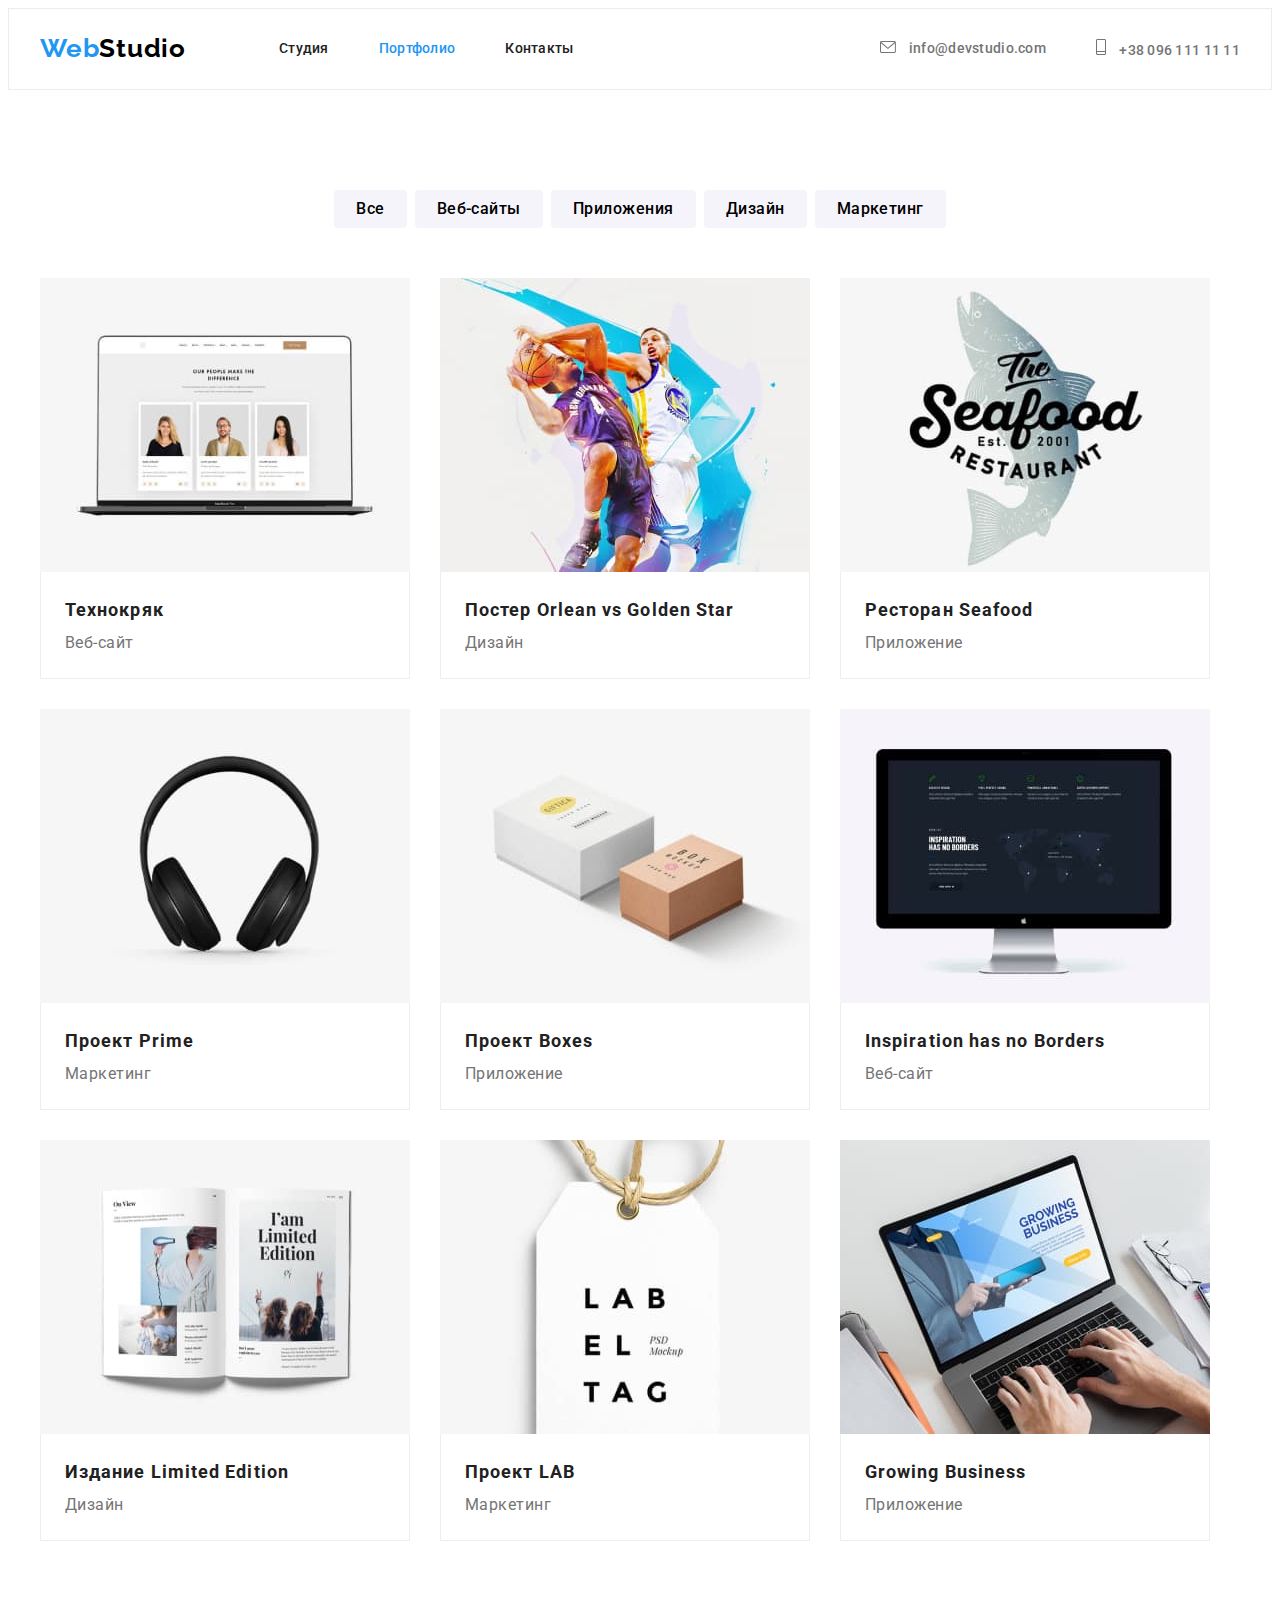
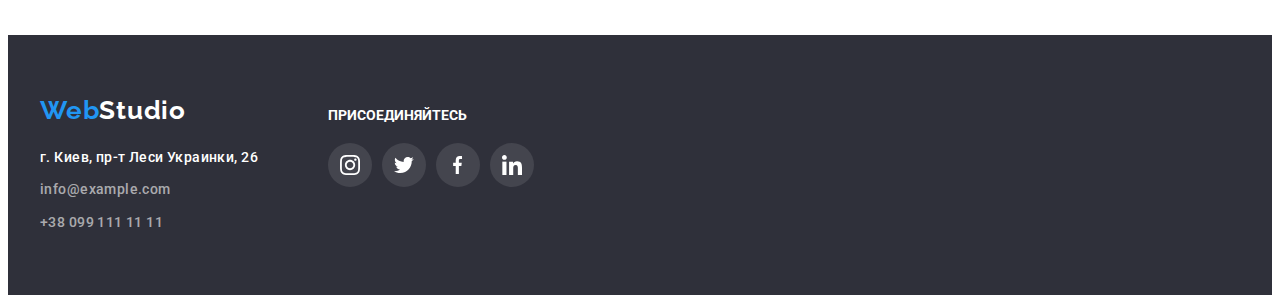
==== portfolio.html @ 457224fc "commit" ====
<!DOCTYPE html>
<html lang="ru">

<head>
    <meta charset="UTF-8">
    <meta http-equiv="X-UA-Compatible" content="IE=edge">
    <meta name="viewport" content="width=device-width, initial-scale=1.0">
    <title>Document</title>
    <link href="./css/style.css" rel="stylesheet" type="text/css">
    <link rel="preconnect" href="https://fonts.gstatic.com">
    <link href="https://fonts.googleapis.com/css2?family=Raleway:wght@700&family=Roboto:wght@400;500;700;900&display=swap"
        rel="stylesheet">
    <link rel="stylesheet" href="https://cdnjs.cloudflare.com/ajax/libs/modern-normalize/1.0.0/modern-normalize.min.css"
            integrity="sha512-ISS7cAi1PEhQ8jnbJpJZMd29NlhNj4AWYyLOSp2CE/CsHxTCu+r+t0D2yoJudVrd0/8fTVPUVDzY5Tvli75u/g=="
            crossorigin="anonymous" />
    <link href="./css/style.css" rel="stylesheet" type="text/css">
</head>

    <body>
      <header class="header border-header">
            <div class="container header-container">

                <nav class="navigation">
                    <a href="index.html" lang="en" class="link logo">Web<span class="logo-black">Studio</span></a>
                    <ul class="list list-menu">
                        <li  class="menu-item"><a class="navigation-link link" href="./index.html">Студия</a></li>
                        <li  class="menu-item"><a class="navigation-link link current" href="./portfolio.html">Портфолио</a></li>
                        <li  class="menu-item"><a class="navigation-link link" href="">Контакты</a></li>
                    </ul>
                </nav>
                <ul class="list-contact">
                    <li  class="menu-item">
                        <a class="link" href="mailto:info@devstudio.com">
                            <svg class="list-contact-icon mail">
                                <use href="./images/sprite.svg#icon-mail"></use>
                            </svg>
                            info@devstudio.com
                        </a>
                    </li>
                    <li  class="menu-item">
                        <a class="link" href="tel:+380961111111">
                            <svg class="list-contact-icon tel">
                                <use href="./images/sprite.svg#icon-tel"></use>
                            </svg>
                            +38 096 111 11 11</a>
                    </li>
                </ul>
            </div>
       </header>
        <main>

            <section class="main-section">
                <div class="container main-section-container">
                    <h1 style="display: none;" class="header-main-section" >Портфолио</h1>

                    <!-- buttons -->
                    <ul class="list list-buttons">
                        <li class="list-item"><button class="but-portfolio" type="button"> Все </button></li>
                        <li class="list-item"><button class="but-portfolio" type="button"> Веб-сайты </button></li>
                        <li class="list-item"><button class="but-portfolio" type="button"> Приложения </button></li>
                        <li class="list-item"><button class="but-portfolio" type="button"> Дизайн </button></li>
                        <li class="list-item"><button class="but-portfolio" type="button"> Маркетинг</button></li>
                        
                    </ul>
                    
                    <!-- portfolio -->
                    <ul class="list list-potrtfolio">
                        <li class="list-item list-potrtfolio-item">
                            <img src="./images/imgproject-1.jpg" alt="Відкритий веб-сайт" width="370" height="294">
                            <div class="list-potrtfolio-item-text">
                                <h3 class="header-item">Технокряк</h3>
                                <p class="text">Веб-сайт</p>
                            </div>
                        </li>
                        <li class="list-item list-potrtfolio-item">
                            <img src="./images/imgproject-2.jpg" alt="Постер з баскетболістами" width="370" height="294">
                            <div class="list-potrtfolio-item-text">
                                <h3 class="header-item">Постер <span lang="en">Orlean vs Golden Star</span></h3>
                                <p class="text">Дизайн</p>
                            </div>
                        </li>
                        <li class="list-item list-potrtfolio-item">
                            <img src="./images/imgproject-3.jpg" alt="Логотип ресторану" width="370" height="294">
                            <div class="list-potrtfolio-item-text">
                                <h3 class="header-item">Ресторан <span lang="en">Seafood</span></h3>
                                <p class="text">Приложение</p>
                            </div>
                        </li>
                        <li class="list-item list-potrtfolio-item">
                            <img src="./images/imgproject-4.jpg" alt="Навушники" width="370" height="294">
                            <div class="list-potrtfolio-item-text">
                                <h3 class="header-item">Проект <span lang="en">Prime</span></h3>
                                <p class="text">Маркетинг</p>
                            </div>
                        </li>
                        <li class="list-item list-potrtfolio-item">
                            <img src="./images/imgproject-5.jpg" alt="Паперові коробки" width="370" height="294">
                            <div class="list-potrtfolio-item-text">
                                <h3 class="header-item">Проект <span lang="en">Boxes</span></h3>
                                <p class="text">Приложение</p>
                            </div>
                        </li>
                        <li class="list-item list-potrtfolio-item">
                            <img src="./images/imgproject-6.jpg" alt="Монітор" width="370" height="294">
                            <div class="list-potrtfolio-item-text">
                                <h3 class="header-item" lang="en">Inspiration has no Borders</h3>
                                <p class="text">Веб-сайт</p>
                            </div>
                        </li>
                        <li class="list-item list-potrtfolio-item">
                            <img src="./images/imgproject-7.jpg" alt="Журнал" width="370" height="294">
                            <div class="list-potrtfolio-item-text">
                                <h3 class="header-item">Издание <span lang="en">Limited Edition</span> </h3>
                                <p class="text">Дизайн</p>
                            </div>
                        </li>
                        <li class="list-item list-potrtfolio-item">
                            <img src="./images/imgproject-8.jpg" alt="Логотип" width="370" height="294">
                            <div class="list-potrtfolio-item-text">
                                <h3 class="header-item">Проект <span lang="en">LAB</span></h3>
                                <p class="text">Маркетинг</p>
                            </div>
                        </li>
                        <li class="list-item list-potrtfolio-item">
                            <img src="./images/imgproject-9.jpg" alt="Розробка додатку" width="370" height="294">
                            <div class="list-potrtfolio-item-text">
                                <h3 class="header-item" lang="en">Growing Business</h3>
                                <p class="text">Приложение</p>
                            </div>
                        </li>
                    </ul>
                </div>
            </section>
        </main>


    <footer class="webstudio-footer">
        <div class="container webstudio-footer-container ">
            <div class="column">
                <div class="column1">
                <a href="index.html" lang="en" class="logo link">Web<span class="logo-white">Studio</span></a>
                <address class="address-footer">
                    <ul class="list list-contact-footer">
                        <li class="contact-footer-item"><a class="link address" href="https://goo.gl/maps/nZ239Puz3LvybMncA" target="_blank" rel="noopener noreferrer">г. Киев, пр-т Леси Украинки, 26</a></li>
                        <li class="contact-footer-item"><a class="link" href="mailto:info@example.com">info@example.com</a></li>
                        <li class="contact-footer-item"><a class="link" href="tel:+380991111111">+38 099 111 11 11</a></li>
                    </ul>
                </address>
                </div>   
                <div class="column2">
                <h1 class="footer-header">присоединяйтесь </h1>
                <ul class="social-list-footer list">
                    <li class="social-list-footer-item-icon">
                        <a class="social-list-footer-link">
                            <svg class="social-icon-footer" width=20px height=20px>
                                <use href="./images/sprite.svg#icon-instagram"></use>
                            </svg>
                        </a>
                    </li class="footer-list-column2">
                    <li class="social-list-footer-item-icon">
                        <a class="social-list-footer-link">
                            <svg class="social-icon-footer" width=20px height=16,25px>
                                <use href="./images/sprite.svg#icon-twiter"></use>
                            </svg>
                        </a>
                    </li>
                    <li class="social-list-footer-item-icon">
                    <a class="social-list-footer-link"> 
                        <svg class="social-icon-footer" width=10px height=20px>
                                <use href="./images/sprite.svg#icon-fb"></use>
                            </svg>
                        </a>
                    </li>
                    <li class="social-list-footer-item-icon">
                        <a class="social-list-footer-link">
                            <svg class="social-icon-footer" width=20px height=20px>
                                <use href="./images/sprite.svg#icon-linkedin"></use>
                            </svg>
                        </a>
                    </li>
                </ul>
                </div>
            </div>
        </div>
    </footer>
    </body>
        
</html>
---- css/style.css ----
body {
  font-family: 'Roboto', 'Raleway', sans-serif;
  color: #212121;
  font-size: 14px;
}

:root {
  --accent-color: #2196f3;
  --text-grey-color: #757575;
  --text-white-color: #ffffff;
  --bgraund-grey-color: #2f303a;
  --clients-logo:#afb1b8;
}

.header {
  background: white;
  margin-left: 0px;
  margin-top: 0px;
}

.border-header {
  border: 1px solid #ececec;
}
/* components */

h1,
h2,
h3,
h4,
h5,
h6,
p {
  margin-top: 0;
  margin-bottom: 0;
}

ul {
  margin-top: 0;
  margin-bottom: 0;
  padding-left: 0;
}

img {
  display: block;
}

.link {
  text-decoration: none;
}

.list {
  list-style: none;
}

.list-menu,
.list-contact,
.list-contact-footer {
  list-style: none;
  font-weight: 500;
  line-height: 1.14;
  letter-spacing: 0.02em;
}

.header-services,
.header-our-team,
.header-our-clients {
  font-size: 36px;
  line-height: 1.17;
  text-align: center;
  letter-spacing: 0.03em;
}

.list-our-team .header-item {
  font-size: 16px;
  line-height: 1.19;
  text-align: center;
  letter-spacing: 0.03em;
  text-transform: uppercase;
}

.list-our-team .text {
  color: var(--text-grey-color);
  font-size: 16px;
  line-height: 1.19;
  text-align: center;
  letter-spacing: 0.03em;
}

.list-specifics .header-item {
  line-height: 1.14;
  letter-spacing: 0.03em;
  text-transform: uppercase;
}

.list-specifics .text {
  line-height: 1.71;
  letter-spacing: 0.03em;
  color: var(--text-grey-color);
}

.address-footer {
  font-style: normal;
}

.list-contact .link {
  color: var(--text-grey-color);
}

.list-menu .link {
  color: #212121;
}

.list-menu .current {
  color: var(--accent-color);
}
.logo {
  font-family: Raleway;
  font-weight: bold;
  font-size: 26px;
  line-height: 1.19;
  letter-spacing: 0.03em;
  color: var(--accent-color);
  text-decoration: none;
}

.logo-white {
  color: white;
}

.logo-black {
  color: black;
}
.but-studio {
  font-family: inherit;
  font-style: normal;
  border: none;
  background: var(--accent-color);
  box-shadow: 0px 4px 4px rgba(0, 0, 0, 0.15);
  border-radius: 4px;
  cursor: pointer;
  color: var(--text-white-color);
  font-weight: bold;
  font-size: 16px;
  line-height: 1.87;
  text-align: center;
  letter-spacing: 0.06em;
}

/*order_service*/

.order-service {
  background: var(--bgraund-grey-color);
  background-image: linear-gradient(rgba(47, 48, 58, 0.4), rgba(47, 48, 58, 0.4)), url("../images/bg.jpg ");
  background-size: cover;
}

.order-service-header {
  font-weight: 900;
  font-size: 44px;
  line-height: 1.36;
  letter-spacing: 0.06em;
  text-transform: uppercase;
  color: var(--text-white-color);
}

/* footer */

.webstudio-footer {
  background: var(--bgraund-grey-color);
}

.list-contact-footer .link {
  line-height: 1.71;
  letter-spacing: 0.03em;
  color: rgba(255, 255, 255, 0.6);
}

.list-contact-footer .address {
  color: var(--text-white-color);
}

.link:hover,
.link:focus {
  color: var(--accent-color);
}

/* buttons */

.but-portfolio {
  font-family: inherit;
  font-style: normal;
  background: #f5f4fa;
  border-radius: 4px;
  border: none;
  cursor: pointer;
  font-weight: 500;
  font-size: 16px;
  line-height: 1.62;
  text-align: center;
  letter-spacing: 0.03em;
}

.but-portfolio:hover,
.but-portfolio:focus {
  background: var(--accent-color);
  box-shadow: 0px 3px 1px rgba(0, 0, 0, 0.1), 0px 1px 2px rgba(0, 0, 0, 0.08),
    0px 2px 2px rgba(0, 0, 0, 0.12);
  border-radius: 4px;
  border: none;
  color: var(--text-white-color);
}

/* portfolio */

.list-potrtfolio .header-item {
  font-size: 18px;
  line-height: 2;
  letter-spacing: 0.06em;
}

.list-potrtfolio .text {
  font-size: 16px;
  line-height: 1.87;
  letter-spacing: 0.03em;
  color: var(--text-grey-color);
}

.container {
  width: 1200px;
  padding-left: 15px;
  padding-right: 15px;
  margin: 0 auto;
}

.header-container,
.navigation,
.list-menu,
.list-contact {
  display: flex;
  align-items: center;
}

.header .list-contact {
  margin-left: auto;
}

.header-container .logo {
  padding-top: 24px;
  margin-right: 93px;
  padding-bottom: 25px;
}
.navigation-link,
.list-contact .link{
  padding-top: 32px;
  padding-bottom: 32px;
}

.menu-item:not(:last-child) {
  margin-right: 50px;
}

.order-service {
  padding-top: 200px;
  padding-bottom: 200px;
  padding-left: 0px;
  padding-right: 0px;
}

.order-service-header {
  margin: 0 auto;
  max-width: 696px;
  margin-bottom: 30px;
}

.but-studio {
  padding: 10px 32px 10px 32px;
}

.order-service-container {
  text-align: center;
}

.specifics,
.clients-container{
  padding-top: 94px;
  padding-bottom: 94px;
}

.list-specifics {
  display: flex;
  flex-wrap: wrap;
  margin-left: -30px;
  margin-top: -30px;
}

.specifics-item {
  margin-left: 30px;
  margin-top: 30px;
  max-width: 270px;
}

.services-container {
  padding-bottom: 94px;
}

.header-services {
  margin-bottom: 50px;
}

.list-services {
  display: flex;
  flex-wrap: wrap;
  margin-left: -30px;
  margin-top: -30px;
}

.services-item {
  margin-left: 30px;
  margin-top: 30px;
}

.our-team {
  background: #f5f4fa;
  padding-top: 94px;
  padding-bottom: 94px;
}
.our-team-text {
  padding-top: 30px;
  padding-bottom: 30px;
  background: var(--text-white-color);
padding-left: 32px;
padding-right: 32px;
}
.our-team-item{
  box-shadow: 0px 1px 3px rgba(0, 0, 0, 0.12), 0px 1px 1px rgba(0, 0, 0, 0.14),
    0px 2px 1px rgba(0, 0, 0, 0.2);
  border-radius: 0px 0px 4px 4px;
}
.header-our-team {
  margin-bottom: 50px;
}

.list-our-team {
  display: flex;
  flex-wrap: wrap;
  margin-left: -30px;
  margin-top: -30px;
}

.our-team-item {
  margin-left: 30px;
  margin-top: 30px;
}

.our-team-item .header-item {
  margin-bottom: 10px;
}

.webstudio-footer{
  padding-top: 60px;
  padding-bottom: 60px;
}

.webstudio-footer-container .logo {
  display: block;
  margin-bottom: 20px;
}
.contact-footer-item:not(:last-child) {
  margin-bottom: 9px;
}

.main-section-container {
  display: flex;
}

.main-section {
  padding-top: 100px;
  padding-bottom: 94px;
}

.main-section-container {
  display: flex;
  flex-direction: column;
}

.list-buttons {
  display: flex;
  margin: 0;
  justify-content: center;
  margin-bottom: 50px;
}

.but-portfolio {
  padding-top: 6px;
  padding-bottom: 6px;
  padding-left: 22px;
  padding-right: 22px;
}

.but-portfolio:hover,
.but-portfolio:focus {
box-shadow: 0px 3px 1px rgba(0, 0, 0, 0.1), 0px 1px 2px rgba(0, 0, 0, 0.08), 0px 2px 2px rgba(0, 0, 0, 0.12);
}

.list-buttons .list-item:not(:last-child) {
  margin-right: 8px;
}

.list-potrtfolio {
  display: flex;
  flex-wrap: wrap;
  margin-left: -30px;
  margin-top: -30px;
}

.list-potrtfolio-item {
  margin-left: 30px;
  margin-top: 30px;
}

.list-potrtfolio-item-text {
  background-color: var(--text-white-color);
  padding: 20px 24px;
   
  border: 1px;
  border-style: none solid solid solid;
  border-color: #eeeeee;
}

.list-potrtfolio-item:hover{
box-shadow: 0px 1px 1px rgba(0, 0, 0, 0.12), 0px 4px 4px rgba(0, 0, 0, 0.06), 1px 4px 6px rgba(0, 0, 0, 0.16);
}

.list-contact .mail{
width: 16px;
height: 12px
}
.list-contact .tel{
  width: 10px;
  height: 16px
  }

  .list-contact-icon{
  fill: var(--text-grey-color);
  margin-right: 10px;}

.list-contact .menu-item:hover .list-contact-icon,
.list-contact .menu-item:focus .list-contact-icon
{
  fill: var(--accent-color);
}

.list-specifics-icons{
  display: flex;
flex-wrap: wrap;
margin-left: -30px;
margin-top: -30px;
margin-bottom: 30px;
}

.specifics-item-icon {
display: flex;
justify-content: center;
align-items: center;
margin-left: 30px;
margin-top: 30px;
width: 270px;
height: 120px;
background-color: #F5F4FA;
border-radius: 4px;
}

.social-list{
  display: flex;
  justify-content: space-between;
  margin-top: 16px;
}
.social-list-footer{
  display: flex;
  margin-top: 20px;
}
.social-list-footer .social-list-footer-item-icon:not(:last-child) {
  margin-right: 10px;
}
.social-icon{
  fill: #AFB1B8;
}
.social-list-link,
.social-list-footer-link{
  display: flex;
  justify-content: center;
  align-items: center;
  width: 44px;
  height: 44px;
  border-radius: 50%;
}
.social-list-link {  background-color: #FFFFFF;}

.social-list-link:hover,
.social-list-link:focus{
  background-color: var(--accent-color);
}

.social-list-link:hover .social-icon,
.social-list-link:focus .social-icon{
  fill: var(--text-white-color);
}

.social-list-footer-link{
  background-color:rgba(255, 255, 255, 0.1);;
}

.social-icon-footer{
  fill: var(--text-white-color);
}

.social-list-footer-link:hover,
.social-list-footer-link:focus{
  background-color: var(--accent-color);
}
.column{display: flex;}
.column1{
  max-width: 231px;
  margin-right: 70px;}

.column2{
  margin-top: 12px;
}

.footer-header {
  font-weight: 700;
  font-size: 14px;
  line-height: 1.17;
  text-transform: uppercase;
  color: var(--text-white-color);
}

.clients-list{
  display: flex;
  justify-content: space-between;
  margin-top: 50px; 
}

.clients-list-link{
  display: flex;
  align-items: center;
  justify-content: center;
  width: 170px;
  height: 92px;
  border: 1px solid var(--clients-logo);
  border-radius: 4px;
  fill: var(--clients-logo);}
  
.clients-list-link:hover,
.clients-list-link:focus{
  fill: var(--accent-color);
  border-color: var(--accent-color);
  cursor: pointer;
}
---- css/style.css ----
body {
  font-family: 'Roboto', 'Raleway', sans-serif;
  color: #212121;
  font-size: 14px;
}

:root {
  --accent-color: #2196f3;
  --text-grey-color: #757575;
  --text-white-color: #ffffff;
  --bgraund-grey-color: #2f303a;
  --clients-logo:#afb1b8;
}

.header {
  background: white;
  margin-left: 0px;
  margin-top: 0px;
}

.border-header {
  border: 1px solid #ececec;
}
/* components */

h1,
h2,
h3,
h4,
h5,
h6,
p {
  margin-top: 0;
  margin-bottom: 0;
}

ul {
  margin-top: 0;
  margin-bottom: 0;
  padding-left: 0;
}

img {
  display: block;
}

.link {
  text-decoration: none;
}

.list {
  list-style: none;
}

.list-menu,
.list-contact,
.list-contact-footer {
  list-style: none;
  font-weight: 500;
  line-height: 1.14;
  letter-spacing: 0.02em;
}

.header-services,
.header-our-team,
.header-our-clients {
  font-size: 36px;
  line-height: 1.17;
  text-align: center;
  letter-spacing: 0.03em;
}

.list-our-team .header-item {
  font-size: 16px;
  line-height: 1.19;
  text-align: center;
  letter-spacing: 0.03em;
  text-transform: uppercase;
}

.list-our-team .text {
  color: var(--text-grey-color);
  font-size: 16px;
  line-height: 1.19;
  text-align: center;
  letter-spacing: 0.03em;
}

.list-specifics .header-item {
  line-height: 1.14;
  letter-spacing: 0.03em;
  text-transform: uppercase;
}

.list-specifics .text {
  line-height: 1.71;
  letter-spacing: 0.03em;
  color: var(--text-grey-color);
}

.address-footer {
  font-style: normal;
}

.list-contact .link {
  color: var(--text-grey-color);
}

.list-menu .link {
  color: #212121;
}

.list-menu .current {
  color: var(--accent-color);
}
.logo {
  font-family: Raleway;
  font-weight: bold;
  font-size: 26px;
  line-height: 1.19;
  letter-spacing: 0.03em;
  color: var(--accent-color);
  text-decoration: none;
}

.logo-white {
  color: white;
}

.logo-black {
  color: black;
}
.but-studio {
  font-family: inherit;
  font-style: normal;
  border: none;
  background: var(--accent-color);
  box-shadow: 0px 4px 4px rgba(0, 0, 0, 0.15);
  border-radius: 4px;
  cursor: pointer;
  color: var(--text-white-color);
  font-weight: bold;
  font-size: 16px;
  line-height: 1.87;
  text-align: center;
  letter-spacing: 0.06em;
}

/*order_service*/

.order-service {
  background: var(--bgraund-grey-color);
  background-image: linear-gradient(rgba(47, 48, 58, 0.4), rgba(47, 48, 58, 0.4)), url("../images/bg.jpg ");
  background-size: cover;
}

.order-service-header {
  font-weight: 900;
  font-size: 44px;
  line-height: 1.36;
  letter-spacing: 0.06em;
  text-transform: uppercase;
  color: var(--text-white-color);
}

/* footer */

.webstudio-footer {
  background: var(--bgraund-grey-color);
}

.list-contact-footer .link {
  line-height: 1.71;
  letter-spacing: 0.03em;
  color: rgba(255, 255, 255, 0.6);
}

.list-contact-footer .address {
  color: var(--text-white-color);
}

.link:hover,
.link:focus {
  color: var(--accent-color);
}

/* buttons */

.but-portfolio {
  font-family: inherit;
  font-style: normal;
  background: #f5f4fa;
  border-radius: 4px;
  border: none;
  cursor: pointer;
  font-weight: 500;
  font-size: 16px;
  line-height: 1.62;
  text-align: center;
  letter-spacing: 0.03em;
}

.but-portfolio:hover,
.but-portfolio:focus {
  background: var(--accent-color);
  box-shadow: 0px 3px 1px rgba(0, 0, 0, 0.1), 0px 1px 2px rgba(0, 0, 0, 0.08),
    0px 2px 2px rgba(0, 0, 0, 0.12);
  border-radius: 4px;
  border: none;
  color: var(--text-white-color);
}

/* portfolio */

.list-potrtfolio .header-item {
  font-size: 18px;
  line-height: 2;
  letter-spacing: 0.06em;
}

.list-potrtfolio .text {
  font-size: 16px;
  line-height: 1.87;
  letter-spacing: 0.03em;
  color: var(--text-grey-color);
}

.container {
  width: 1200px;
  padding-left: 15px;
  padding-right: 15px;
  margin: 0 auto;
}

.header-container,
.navigation,
.list-menu,
.list-contact {
  display: flex;
  align-items: center;
}

.header .list-contact {
  margin-left: auto;
}

.header-container .logo {
  padding-top: 24px;
  margin-right: 93px;
  padding-bottom: 25px;
}
.navigation-link,
.list-contact .link{
  padding-top: 32px;
  padding-bottom: 32px;
}

.menu-item:not(:last-child) {
  margin-right: 50px;
}

.order-service {
  padding-top: 200px;
  padding-bottom: 200px;
  padding-left: 0px;
  padding-right: 0px;
}

.order-service-header {
  margin: 0 auto;
  max-width: 696px;
  margin-bottom: 30px;
}

.but-studio {
  padding: 10px 32px 10px 32px;
}

.order-service-container {
  text-align: center;
}

.specifics,
.clients-container{
  padding-top: 94px;
  padding-bottom: 94px;
}

.list-specifics {
  display: flex;
  flex-wrap: wrap;
  margin-left: -30px;
  margin-top: -30px;
}

.specifics-item {
  margin-left: 30px;
  margin-top: 30px;
  max-width: 270px;
}

.services-container {
  padding-bottom: 94px;
}

.header-services {
  margin-bottom: 50px;
}

.list-services {
  display: flex;
  flex-wrap: wrap;
  margin-left: -30px;
  margin-top: -30px;
}

.services-item {
  margin-left: 30px;
  margin-top: 30px;
}

.our-team {
  background: #f5f4fa;
  padding-top: 94px;
  padding-bottom: 94px;
}
.our-team-text {
  padding-top: 30px;
  padding-bottom: 30px;
  background: var(--text-white-color);
padding-left: 32px;
padding-right: 32px;
}
.our-team-item{
  box-shadow: 0px 1px 3px rgba(0, 0, 0, 0.12), 0px 1px 1px rgba(0, 0, 0, 0.14),
    0px 2px 1px rgba(0, 0, 0, 0.2);
  border-radius: 0px 0px 4px 4px;
}
.header-our-team {
  margin-bottom: 50px;
}

.list-our-team {
  display: flex;
  flex-wrap: wrap;
  margin-left: -30px;
  margin-top: -30px;
}

.our-team-item {
  margin-left: 30px;
  margin-top: 30px;
}

.our-team-item .header-item {
  margin-bottom: 10px;
}

.webstudio-footer{
  padding-top: 60px;
  padding-bottom: 60px;
}

.webstudio-footer-container .logo {
  display: block;
  margin-bottom: 20px;
}
.contact-footer-item:not(:last-child) {
  margin-bottom: 9px;
}

.main-section-container {
  display: flex;
}

.main-section {
  padding-top: 100px;
  padding-bottom: 94px;
}

.main-section-container {
  display: flex;
  flex-direction: column;
}

.list-buttons {
  display: flex;
  margin: 0;
  justify-content: center;
  margin-bottom: 50px;
}

.but-portfolio {
  padding-top: 6px;
  padding-bottom: 6px;
  padding-left: 22px;
  padding-right: 22px;
}

.but-portfolio:hover,
.but-portfolio:focus {
box-shadow: 0px 3px 1px rgba(0, 0, 0, 0.1), 0px 1px 2px rgba(0, 0, 0, 0.08), 0px 2px 2px rgba(0, 0, 0, 0.12);
}

.list-buttons .list-item:not(:last-child) {
  margin-right: 8px;
}

.list-potrtfolio {
  display: flex;
  flex-wrap: wrap;
  margin-left: -30px;
  margin-top: -30px;
}

.list-potrtfolio-item {
  margin-left: 30px;
  margin-top: 30px;
}

.list-potrtfolio-item-text {
  background-color: var(--text-white-color);
  padding: 20px 24px;
   
  border: 1px;
  border-style: none solid solid solid;
  border-color: #eeeeee;
}

.list-potrtfolio-item:hover{
box-shadow: 0px 1px 1px rgba(0, 0, 0, 0.12), 0px 4px 4px rgba(0, 0, 0, 0.06), 1px 4px 6px rgba(0, 0, 0, 0.16);
}

.list-contact .mail{
width: 16px;
height: 12px
}
.list-contact .tel{
  width: 10px;
  height: 16px
  }

  .list-contact-icon{
  fill: var(--text-grey-color);
  margin-right: 10px;}

.list-contact .menu-item:hover .list-contact-icon,
.list-contact .menu-item:focus .list-contact-icon
{
  fill: var(--accent-color);
}

.list-specifics-icons{
  display: flex;
flex-wrap: wrap;
margin-left: -30px;
margin-top: -30px;
margin-bottom: 30px;
}

.specifics-item-icon {
display: flex;
justify-content: center;
align-items: center;
margin-left: 30px;
margin-top: 30px;
width: 270px;
height: 120px;
background-color: #F5F4FA;
border-radius: 4px;
}

.social-list{
  display: flex;
  justify-content: space-between;
  margin-top: 16px;
}
.social-list-footer{
  display: flex;
  margin-top: 20px;
}
.social-list-footer .social-list-footer-item-icon:not(:last-child) {
  margin-right: 10px;
}
.social-icon{
  fill: #AFB1B8;
}
.social-list-link,
.social-list-footer-link{
  display: flex;
  justify-content: center;
  align-items: center;
  width: 44px;
  height: 44px;
  border-radius: 50%;
}
.social-list-link {  background-color: #FFFFFF;}

.social-list-link:hover,
.social-list-link:focus{
  background-color: var(--accent-color);
}

.social-list-link:hover .social-icon,
.social-list-link:focus .social-icon{
  fill: var(--text-white-color);
}

.social-list-footer-link{
  background-color:rgba(255, 255, 255, 0.1);;
}

.social-icon-footer{
  fill: var(--text-white-color);
}

.social-list-footer-link:hover,
.social-list-footer-link:focus{
  background-color: var(--accent-color);
}
.column{display: flex;}
.column1{
  max-width: 231px;
  margin-right: 70px;}

.column2{
  margin-top: 12px;
}

.footer-header {
  font-weight: 700;
  font-size: 14px;
  line-height: 1.17;
  text-transform: uppercase;
  color: var(--text-white-color);
}

.clients-list{
  display: flex;
  justify-content: space-between;
  margin-top: 50px; 
}

.clients-list-link{
  display: flex;
  align-items: center;
  justify-content: center;
  width: 170px;
  height: 92px;
  border: 1px solid var(--clients-logo);
  border-radius: 4px;
  fill: var(--clients-logo);}
  
.clients-list-link:hover,
.clients-list-link:focus{
  fill: var(--accent-color);
  border-color: var(--accent-color);
  cursor: pointer;
}
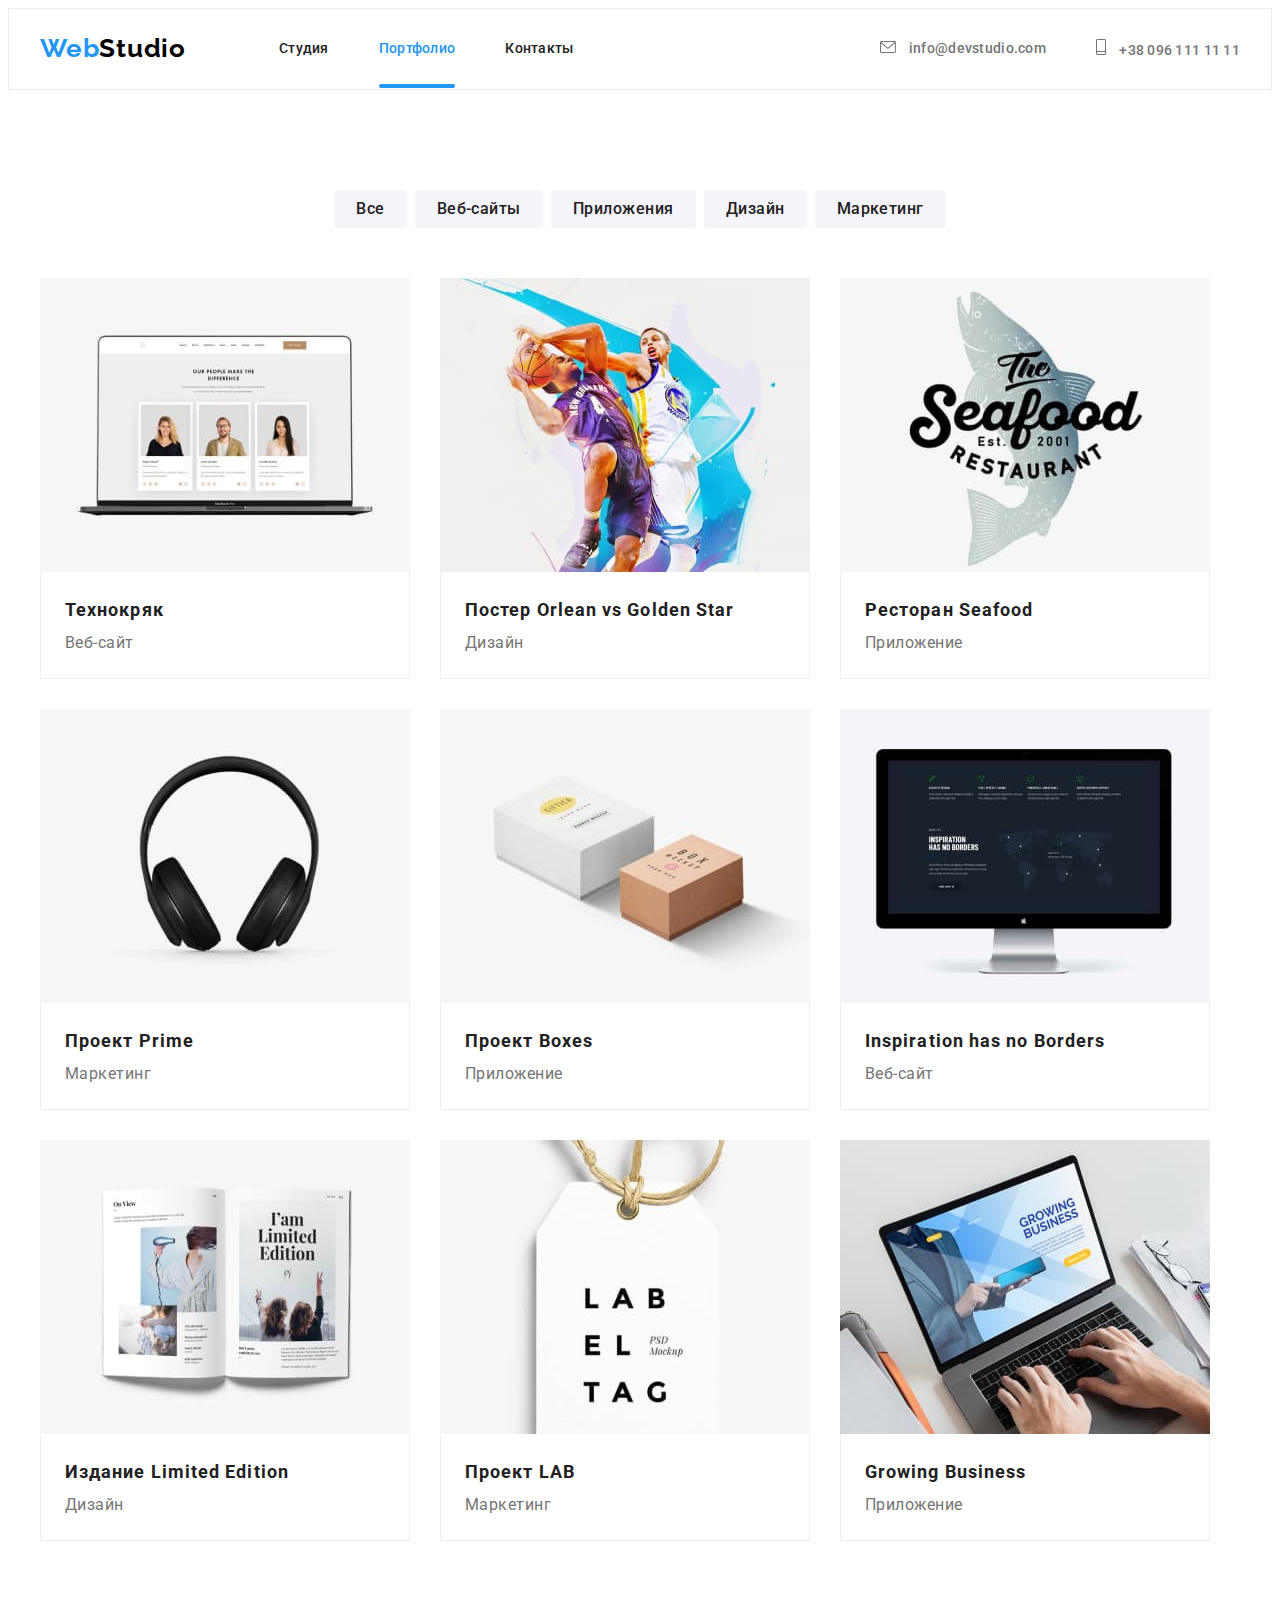
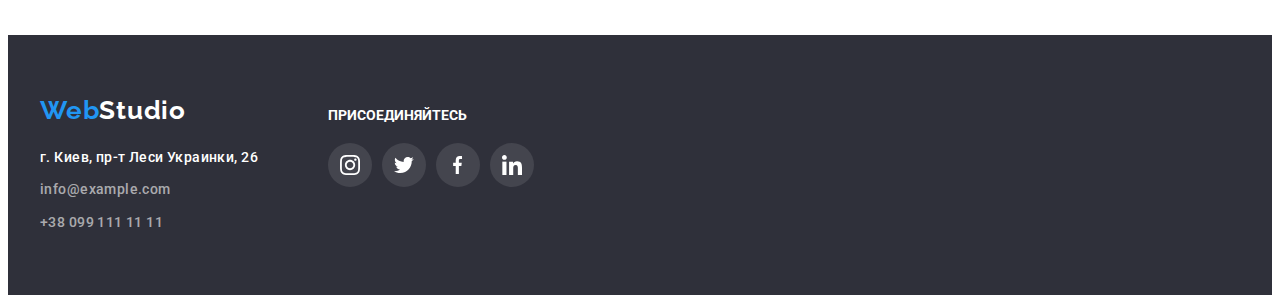
==== commit bc6d642d: "commit" ====
--- a/portfolio.html
+++ b/portfolio.html
@@ -14,6 +14,7 @@
             integrity="sha512-ISS7cAi1PEhQ8jnbJpJZMd29NlhNj4AWYyLOSp2CE/CsHxTCu+r+t0D2yoJudVrd0/8fTVPUVDzY5Tvli75u/g=="
             crossorigin="anonymous" />
     <link href="./css/style.css" rel="stylesheet" type="text/css">
+    <link rel="stylesheet" href="https://cdnjs.cloudflare.com/ajax/libs/animate.css/4.1.1/animate.min.css"/>
 </head>
 
     <body>
@@ -66,67 +67,114 @@
                     <!-- portfolio -->
                     <ul class="list list-potrtfolio">
                         <li class="list-item list-potrtfolio-item">
-                            <img src="./images/imgproject-1.jpg" alt="Відкритий веб-сайт" width="370" height="294">
-                            <div class="list-potrtfolio-item-text">
-                                <h3 class="header-item">Технокряк</h3>
-                                <p class="text">Веб-сайт</p>
-                            </div>
-                        </li>
-                        <li class="list-item list-potrtfolio-item">
+                            <a class="list-potrtfolio-link">
+                                <div class="list-potrtfolio-img">
+                                <img src="./images/imgproject-1.jpg" alt="Відкритий веб-сайт" width="370" height="294">
+                                <p class="overlay">Технокряк это современная площадка распространения коронавируса. 
+                                    Компании используют эту платформу для цифрового шпионажа
+                                    и атак на защищённые сервера конкурентов.</p>
+                                </div>
+                                <div class="list-potrtfolio-item-text">
+                                    <h3 class="header-item">Технокряк</h3>
+                                    <p class="text">Веб-сайт</p>
+                                </div>
+                            </a>
+                        </li>
+                        <li class="list-item list-potrtfolio-item">
+                            <a class="list-potrtfolio-link">
+                            <div class="list-potrtfolio-img">
                             <img src="./images/imgproject-2.jpg" alt="Постер з баскетболістами" width="370" height="294">
+                             <p class="overlay"></p>
+                            </div>
                             <div class="list-potrtfolio-item-text">
                                 <h3 class="header-item">Постер <span lang="en">Orlean vs Golden Star</span></h3>
                                 <p class="text">Дизайн</p>
                             </div>
-                        </li>
-                        <li class="list-item list-potrtfolio-item">
+                        </a>
+                        </li>
+                        <li class="list-item list-potrtfolio-item">
+                            <a class="list-potrtfolio-link">
+                            <div class="list-potrtfolio-img">
                             <img src="./images/imgproject-3.jpg" alt="Логотип ресторану" width="370" height="294">
+                            <p class="overlay"></p>
+                        </div>
                             <div class="list-potrtfolio-item-text">
                                 <h3 class="header-item">Ресторан <span lang="en">Seafood</span></h3>
                                 <p class="text">Приложение</p>
                             </div>
-                        </li>
-                        <li class="list-item list-potrtfolio-item">
+                        </a>
+                        </li>
+                        <li class="list-item list-potrtfolio-item">
+                            <a class="list-potrtfolio-link">
+                            <div class="list-potrtfolio-img">
                             <img src="./images/imgproject-4.jpg" alt="Навушники" width="370" height="294">
+                            <p class="overlay"></p>
+                        </div>
                             <div class="list-potrtfolio-item-text">
                                 <h3 class="header-item">Проект <span lang="en">Prime</span></h3>
                                 <p class="text">Маркетинг</p>
                             </div>
-                        </li>
-                        <li class="list-item list-potrtfolio-item">
+                        </a>
+                        </li>
+                        <li class="list-item list-potrtfolio-item">
+                            <a class="list-potrtfolio-link">
+                            <div class="list-potrtfolio-img">
                             <img src="./images/imgproject-5.jpg" alt="Паперові коробки" width="370" height="294">
+                            <p class="overlay"></p>
+                        </div>
                             <div class="list-potrtfolio-item-text">
                                 <h3 class="header-item">Проект <span lang="en">Boxes</span></h3>
                                 <p class="text">Приложение</p>
                             </div>
-                        </li>
-                        <li class="list-item list-potrtfolio-item">
+                        </a>
+                        </li>
+                        <li class="list-item list-potrtfolio-item">
+                            <a class="list-potrtfolio-link">
+                            <div class="list-potrtfolio-img">
                             <img src="./images/imgproject-6.jpg" alt="Монітор" width="370" height="294">
+                            <p class="overlay"></p>
+                        </div>
                             <div class="list-potrtfolio-item-text">
                                 <h3 class="header-item" lang="en">Inspiration has no Borders</h3>
                                 <p class="text">Веб-сайт</p>
                             </div>
-                        </li>
-                        <li class="list-item list-potrtfolio-item">
+                        </a>
+                        </li>
+                        <li class="list-item list-potrtfolio-item">
+                            <a class="list-potrtfolio-link">
+                            <div class="list-potrtfolio-img">
                             <img src="./images/imgproject-7.jpg" alt="Журнал" width="370" height="294">
+                            <p class="overlay"></p>
+                        </div>
                             <div class="list-potrtfolio-item-text">
                                 <h3 class="header-item">Издание <span lang="en">Limited Edition</span> </h3>
                                 <p class="text">Дизайн</p>
                             </div>
-                        </li>
-                        <li class="list-item list-potrtfolio-item">
+                        </a>
+                        </li>
+                        <li class="list-item list-potrtfolio-item">
+                            <a class="list-potrtfolio-link">
+                            <div class="list-potrtfolio-img">
                             <img src="./images/imgproject-8.jpg" alt="Логотип" width="370" height="294">
+                            <p class="overlay"></p>
+                        </div>
                             <div class="list-potrtfolio-item-text">
                                 <h3 class="header-item">Проект <span lang="en">LAB</span></h3>
                                 <p class="text">Маркетинг</p>
                             </div>
-                        </li>
-                        <li class="list-item list-potrtfolio-item">
+                        </a>
+                        </li>
+                        <li class="list-item list-potrtfolio-item">
+                            <a class="list-potrtfolio-link">
+                            <div class="list-potrtfolio-img">
                             <img src="./images/imgproject-9.jpg" alt="Розробка додатку" width="370" height="294">
+                            <p class="overlay"></p>
+                        </div>
                             <div class="list-potrtfolio-item-text">
                                 <h3 class="header-item" lang="en">Growing Business</h3>
                                 <p class="text">Приложение</p>
                             </div>
+                        </a>
                         </li>
                     </ul>
                 </div>
--- a/css/style.css
+++ b/css/style.css
@@ -189,7 +189,7 @@
 .but-portfolio {
   font-family: inherit;
   font-style: normal;
-  background: #f5f4fa;
+  background-color: #f5f4fa;
   border-radius: 4px;
   border: none;
   cursor: pointer;
@@ -198,11 +198,16 @@
   line-height: 1.62;
   text-align: center;
   letter-spacing: 0.03em;
+  color: #212121;
+
+  transition-property: color, background-color, box-shadow;
+  transition-duration: 250ms;
+  transition-timing-function: cubic-bezier(0.4, 0, 0.2, 1);
 }
 
 .but-portfolio:hover,
 .but-portfolio:focus {
-  background: var(--accent-color);
+  background-color: var(--accent-color);
   box-shadow: 0px 3px 1px rgba(0, 0, 0, 0.1), 0px 1px 2px rgba(0, 0, 0, 0.08),
     0px 2px 2px rgba(0, 0, 0, 0.12);
   border-radius: 4px;
@@ -395,6 +400,10 @@
   padding-bottom: 6px;
   padding-left: 22px;
   padding-right: 22px;
+
+  transition-property: box-shadow;
+  transition-duration: 250ms;
+  transition-timing-function: cubic-bezier(0.4, 0, 0.2, 1);
 }
 
 .but-portfolio:hover,
@@ -417,6 +426,7 @@
   margin-left: 30px;
   margin-top: 30px;
 }
+
 
 .list-potrtfolio-item-text {
   background-color: var(--text-white-color);
@@ -425,6 +435,10 @@
   border: 1px;
   border-style: none solid solid solid;
   border-color: #eeeeee;
+
+  transition-property: box-shadow;
+  transition-duration: 250ms;
+  transition-timing-function: cubic-bezier(0.4, 0, 0.2, 1);
 }
 
 .list-potrtfolio-item:hover{
@@ -494,7 +508,11 @@
   height: 44px;
   border-radius: 50%;
 }
-.social-list-link {  background-color: #FFFFFF;}
+.social-list-link {  background-color: #FFFFFF;
+  transition-property: background-color;
+  transition-duration: 250ms;
+  transition-timing-function: cubic-bezier(0.4, 0, 0.2, 1);
+}
 
 .social-list-link:hover,
 .social-list-link:focus{
@@ -508,6 +526,9 @@
 
 .social-list-footer-link{
   background-color:rgba(255, 255, 255, 0.1);;
+  transition-property: background-color;
+  transition-duration: 250ms;
+  transition-timing-function: cubic-bezier(0.4, 0, 0.2, 1);
 }
 
 .social-icon-footer{
@@ -558,3 +579,92 @@
   cursor: pointer;
 }
 
+
+.backdrop{
+  position: fixed;
+  top: 0;
+  left: 0;
+  width: 100%;
+  height: 100%;
+  background-color: rgba(0, 0, 0, 0.2);;
+  z-index: 100;
+
+  opacity: 1;
+  visibility: visible;
+  pointer-events:auto;
+
+  transition: opacity 250ms linear, visibility 250ms linear;
+}
+
+.modal{
+position: absolute;
+top: 50%;
+left: 50%;
+transform: translate(-50%, -50%);
+width: 528px;
+height: 581px;
+background-color:var(--text-white-color);
+box-shadow: 0px 1px 3px rgba(0, 0, 0, 0.12), 0px 1px 1px rgba(0, 0, 0, 0.14), 0px 2px 1px rgba(0, 0, 0, 0.2);
+border-radius: 4px;
+}
+
+.modal-close-btn{
+position: absolute;
+width: 30px;
+height: 30px;
+right: 8px;
+top: 8px;
+background-color: #FFFFFF;
+border: 1px solid rgba(0, 0, 0, 0.1);
+border-radius: 50%;
+padding: 0;
+cursor: pointer;
+}
+
+.is-hidden{
+  opacity: 0;
+  visibility: hidden;
+  pointer-events:none;
+}
+
+.list-potrtfolio-img{
+  position: relative;
+  overflow: hidden;
+}
+
+.overlay{
+  position: absolute;
+  top: 0;
+  left: 0;
+  width: 370px;
+  height: 294px;
+  font-size: 18px;
+  line-height: 1.56;
+  letter-spacing: 0.03em;
+  color: var(--text-white-color);
+  background-color: rgba(33, 150, 243, 0.9);
+  padding: 63px 24px 63px 24px;
+  overflow: auto;
+  transform: translateY(101%);
+  transition: transform 250ms cubic-bezier(0.4, 0, 0.2, 1);
+}
+.list-potrtfolio-link:hover .overlay,
+.list-potrtfolio-link:focus .overlay{
+  transform: translateY(0%);
+}
+
+.current{
+  position: relative;
+}
+.current:after {
+  display: block;
+  position: absolute;
+  content: "";
+  left: 0px;
+  bottom: 0px;
+  width:100%;
+  height: 4px;
+  background-color: var(--accent-color);
+  border-radius: 2px;
+
+}
--- a/css/style.css
+++ b/css/style.css
@@ -189,7 +189,7 @@
 .but-portfolio {
   font-family: inherit;
   font-style: normal;
-  background: #f5f4fa;
+  background-color: #f5f4fa;
   border-radius: 4px;
   border: none;
   cursor: pointer;
@@ -198,11 +198,16 @@
   line-height: 1.62;
   text-align: center;
   letter-spacing: 0.03em;
+  color: #212121;
+
+  transition-property: color, background-color, box-shadow;
+  transition-duration: 250ms;
+  transition-timing-function: cubic-bezier(0.4, 0, 0.2, 1);
 }
 
 .but-portfolio:hover,
 .but-portfolio:focus {
-  background: var(--accent-color);
+  background-color: var(--accent-color);
   box-shadow: 0px 3px 1px rgba(0, 0, 0, 0.1), 0px 1px 2px rgba(0, 0, 0, 0.08),
     0px 2px 2px rgba(0, 0, 0, 0.12);
   border-radius: 4px;
@@ -395,6 +400,10 @@
   padding-bottom: 6px;
   padding-left: 22px;
   padding-right: 22px;
+
+  transition-property: box-shadow;
+  transition-duration: 250ms;
+  transition-timing-function: cubic-bezier(0.4, 0, 0.2, 1);
 }
 
 .but-portfolio:hover,
@@ -417,6 +426,7 @@
   margin-left: 30px;
   margin-top: 30px;
 }
+
 
 .list-potrtfolio-item-text {
   background-color: var(--text-white-color);
@@ -425,6 +435,10 @@
   border: 1px;
   border-style: none solid solid solid;
   border-color: #eeeeee;
+
+  transition-property: box-shadow;
+  transition-duration: 250ms;
+  transition-timing-function: cubic-bezier(0.4, 0, 0.2, 1);
 }
 
 .list-potrtfolio-item:hover{
@@ -494,7 +508,11 @@
   height: 44px;
   border-radius: 50%;
 }
-.social-list-link {  background-color: #FFFFFF;}
+.social-list-link {  background-color: #FFFFFF;
+  transition-property: background-color;
+  transition-duration: 250ms;
+  transition-timing-function: cubic-bezier(0.4, 0, 0.2, 1);
+}
 
 .social-list-link:hover,
 .social-list-link:focus{
@@ -508,6 +526,9 @@
 
 .social-list-footer-link{
   background-color:rgba(255, 255, 255, 0.1);;
+  transition-property: background-color;
+  transition-duration: 250ms;
+  transition-timing-function: cubic-bezier(0.4, 0, 0.2, 1);
 }
 
 .social-icon-footer{
@@ -558,3 +579,92 @@
   cursor: pointer;
 }
 
+
+.backdrop{
+  position: fixed;
+  top: 0;
+  left: 0;
+  width: 100%;
+  height: 100%;
+  background-color: rgba(0, 0, 0, 0.2);;
+  z-index: 100;
+
+  opacity: 1;
+  visibility: visible;
+  pointer-events:auto;
+
+  transition: opacity 250ms linear, visibility 250ms linear;
+}
+
+.modal{
+position: absolute;
+top: 50%;
+left: 50%;
+transform: translate(-50%, -50%);
+width: 528px;
+height: 581px;
+background-color:var(--text-white-color);
+box-shadow: 0px 1px 3px rgba(0, 0, 0, 0.12), 0px 1px 1px rgba(0, 0, 0, 0.14), 0px 2px 1px rgba(0, 0, 0, 0.2);
+border-radius: 4px;
+}
+
+.modal-close-btn{
+position: absolute;
+width: 30px;
+height: 30px;
+right: 8px;
+top: 8px;
+background-color: #FFFFFF;
+border: 1px solid rgba(0, 0, 0, 0.1);
+border-radius: 50%;
+padding: 0;
+cursor: pointer;
+}
+
+.is-hidden{
+  opacity: 0;
+  visibility: hidden;
+  pointer-events:none;
+}
+
+.list-potrtfolio-img{
+  position: relative;
+  overflow: hidden;
+}
+
+.overlay{
+  position: absolute;
+  top: 0;
+  left: 0;
+  width: 370px;
+  height: 294px;
+  font-size: 18px;
+  line-height: 1.56;
+  letter-spacing: 0.03em;
+  color: var(--text-white-color);
+  background-color: rgba(33, 150, 243, 0.9);
+  padding: 63px 24px 63px 24px;
+  overflow: auto;
+  transform: translateY(101%);
+  transition: transform 250ms cubic-bezier(0.4, 0, 0.2, 1);
+}
+.list-potrtfolio-link:hover .overlay,
+.list-potrtfolio-link:focus .overlay{
+  transform: translateY(0%);
+}
+
+.current{
+  position: relative;
+}
+.current:after {
+  display: block;
+  position: absolute;
+  content: "";
+  left: 0px;
+  bottom: 0px;
+  width:100%;
+  height: 4px;
+  background-color: var(--accent-color);
+  border-radius: 2px;
+
+}
